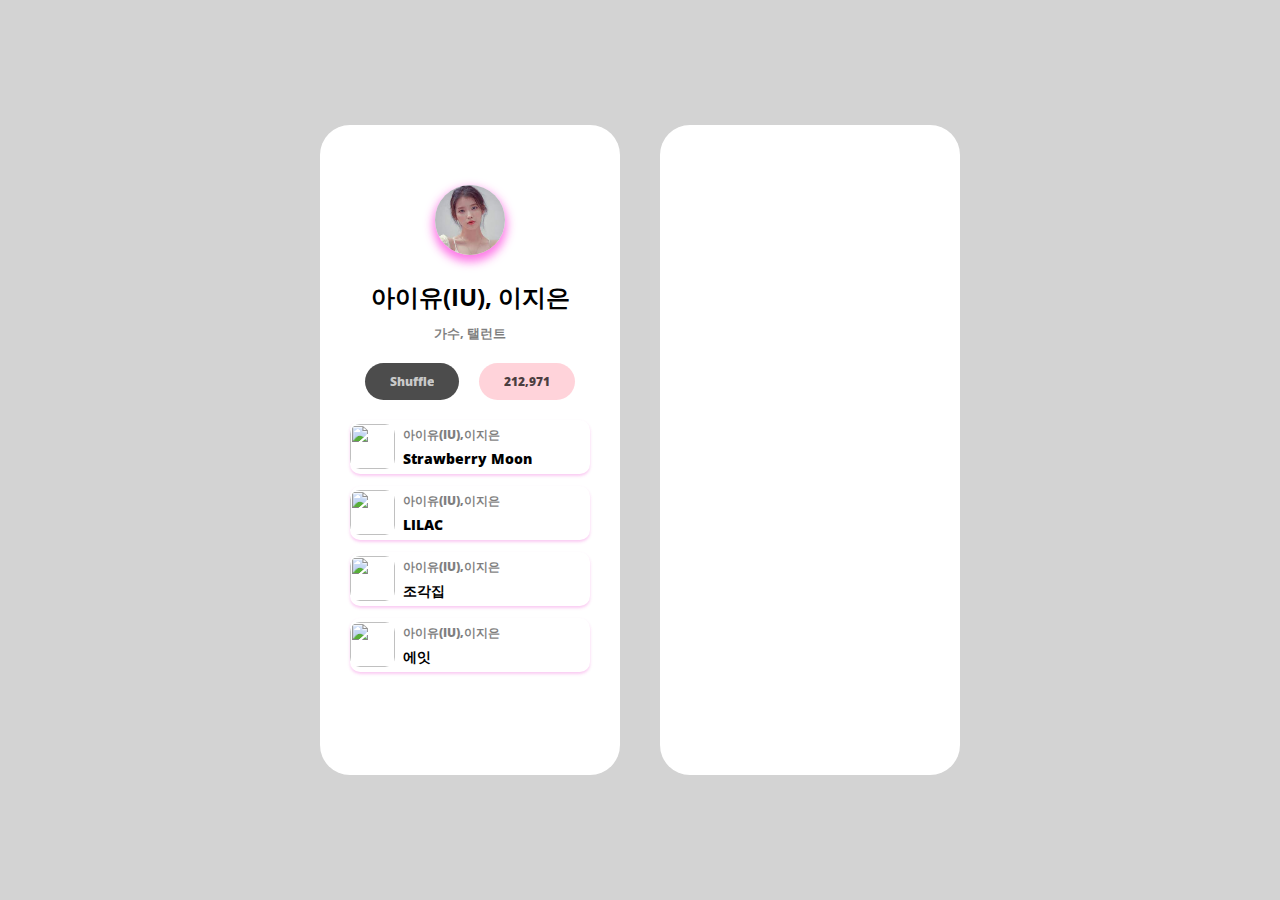
==== test.html @ 30d02368 "test" ====
<!DOCTYPE html>
<html>
  <head>
    <meta charset="utf-8" />
    <meta name="viewport" content="width=device-width" />
    <title>Challenge!</title>
    <link rel="stylesheet" href="style.css" />
  </head>
  <body>
    <section class="section__list">
      <div class="section__bar">
        <i class="fa-solid fa-arrow-left"></i>
        <i class="fa-solid fa-magnifying-glass"></i>
      </div>

      <header class="list__header">
        <div class="list__header__img">
          <img
            src="[data-uri]"
          />
        </div>
        <h2>아이유(IU), 이지은</h2>
        <h4>가수, 탤런트</h4>
        <div class="list__header__tag">
          <div class="list__header__tag__column"><span>Shuffle</span></div>
          <div class="list__header__tag__column">
            <i class="fa-solid fa-heart fa-lg"></i>
            <span>212,971</span>
          </div>
        </div>
      </header>

      <main class="list__main">
        <ul class="list__main__songs">
          <li class="list__main__song">
            <div class="list__main__song-img">
              <img
                src="https://search.pstatic.net/common?type=f&size=150x150&quality=100&direct=true&src=https%3A%2F%2Fmusicmeta-phinf.pstatic.net%2Falbum%2F006%2F520%2F6520837.jpg%3Ftype%3Dr204Fll%26v%3D20211018235916"
              />
            </div>
            <div class="list__main__song-title">
              <span class="name">아이유(IU),이지은</span>
              <span class="song-name">Strawberry Moon</span>
            </div>
            <div class="list__main__song-btn">
              <i class="fa-solid fa-ellipsis-vertical"></i>
            </div>
          </li>
          <li class="list__main__song">
            <div class="list__main__song-img">
              <img
                src="https://search.pstatic.net/common?type=f&size=150x150&quality=100&direct=true&src=https%3A%2F%2Fmusicmeta-phinf.pstatic.net%2Falbum%2F005%2F211%2F5211473.jpg%3Ftype%3Dr204Fll%26v%3D20220524142622"
              />
            </div>
            <div class="list__main__song-title">
              <span class="name">아이유(IU),이지은</span>
              <span class="song-name">LILAC</span>
            </div>
            <div class="list__main__song-btn">
              <i class="fa-solid fa-ellipsis-vertical"></i>
            </div>
          </li>
          <li class="list__main__song">
            <div class="list__main__song-img">
              <img
                src="https://search.pstatic.net/common?type=f&size=150x150&quality=100&direct=true&src=https%3A%2F%2Fmusicmeta-phinf.pstatic.net%2Falbum%2F006%2F810%2F6810656.jpg%3Ftype%3Dr204Fll%26v%3D20220410171916"
              />
            </div>
            <div class="list__main__song-title">
              <span class="name">아이유(IU),이지은</span>
              <span class="song-name">조각집</span>
            </div>
            <div class="list__main__song-btn">
              <i class="fa-solid fa-ellipsis-vertical"></i>
            </div>
          </li>
          <li class="list__main__song">
            <div class="list__main__song-img">
              <img
                src="https://search.pstatic.net/common?type=f&size=150x150&quality=100&direct=true&src=https%3A%2F%2Fmusicmeta-phinf.pstatic.net%2Falbum%2F004%2F550%2F4550593.jpg%3Ftype%3Dr204Fll%26v%3D20220514132018"
              />
            </div>
            <div class="list__main__song-title">
              <span class="name">아이유(IU),이지은</span>
              <span class="song-name">에잇</span>
            </div>
            <div class="list__main__song-btn">
              <i class="fa-solid fa-ellipsis-vertical"></i>
            </div>
          </li>
        </ul>
      </main>
    </section>

    <section class="section__play">
      <div class="section__bar">
        <i class="fa-solid fa-arrow-left"></i>
        <i class="fa-solid fa-ellipsis-vertical"></i>
      </div>
    </section>
  </body>
  <script
    src="https://kit.fontawesome.com/ca4a5a88ab.js"
    crossorigin="anonymous"
  ></script>
</html>
---- style.css ----
@import "component/section-bar.css";
@import url("https://fonts.googleapis.com/css2?family=Kanit:wght@400;500;700&family=Nunito:wght@400;800&family=Open+Sans:wght@400;600&display=swap");

* {
  box-sizing: border-box;
  margin: 0;
}

ul,
li {
  list-style: none;
  padding: 0;
  margin: 0;
}

input:focus {
  outline: none;
}

body {
  font-family: "Kanit", sans-serif;
  font-family: "Nunito", sans-serif;
  font-family: "Open Sans", sans-serif;
  display: flex;
  justify-content: center;
  align-items: center;
  height: 100vh;
  background-color: lightgray;
}

section {
  width: 300px;
  height: 650px;
  background-color: white;
  border-radius: 30px;
}

.section__list {
  margin-right: 20px;
}

.section__play {
  margin-left: 20px;
}

.list__header__img img {
  width: 70px;
  height: 70px;
  border-radius: 50%;
  box-shadow: 0px 5px 10px 2px rgba(253, 108, 229, 0.911);
  margin-bottom: 20px;
}

.list__header {
  display: flex;
  flex-direction: column;
  align-items: center;
}

.list__header h4 {
  font-size: 13px;
  opacity: 0.5;
  margin-top: 10px;
}

.list__header__tag {
  display: flex;
  justify-content: space-between;
  align-items: center;
  margin-top: 20px;
}

.list__header__tag__column {
  font-size: 12px;
  font-weight: 800;
  padding: 10px 25px;
  display: block;
}

.list__header__tag__column:first-child {
  background-color: rgb(0, 0, 0, 0.7);
  color: white;
  border-radius: 20px;
  margin-right: 10px;
}

.list__header__tag__column:last-child {
  background-color: rgb(255, 192, 203, 0.7);
  border-radius: 20px;
  margin-left: 10px;
}

.list__header__tag__column span {
  opacity: 0.7;
}

.list__main {
  padding: 0 30px;
  margin-top: 20px;
}

.list__main__songs {
  display: flex;
  flex-direction: column;
  align-items: center;
  justify-content: center;
}

.list__main__song {
  display: flex;
  justify-content: space-between;
  align-items: center;
  width: 100%;
  margin-bottom: 12px;
  box-shadow: 0px 2px 3px 0px rgba(250, 198, 241, 0.911);
  border-radius: 10px;
}

.list__main__song-img {
  width: 20%;
  margin-right: 6px;
}

.list__main__song-img img {
  width: 45px;
  height: 45px;
  border-radius: 10px;
  margin-top: 4px;
}

.list__main__song-title {
  width: 77%;
  display: flex;
  flex-direction: column;
}

.name {
  font-size: 12px;
  opacity: 0.5;
  font-weight: 800;
  margin-bottom: 5px;
}

.song-name {
  font-size: 14px;
  font-weight: 800;
}

.list__main__song-btn {
  width: 3%;
}

.list__main__song-btn i {
  opacity: 0.5;
}
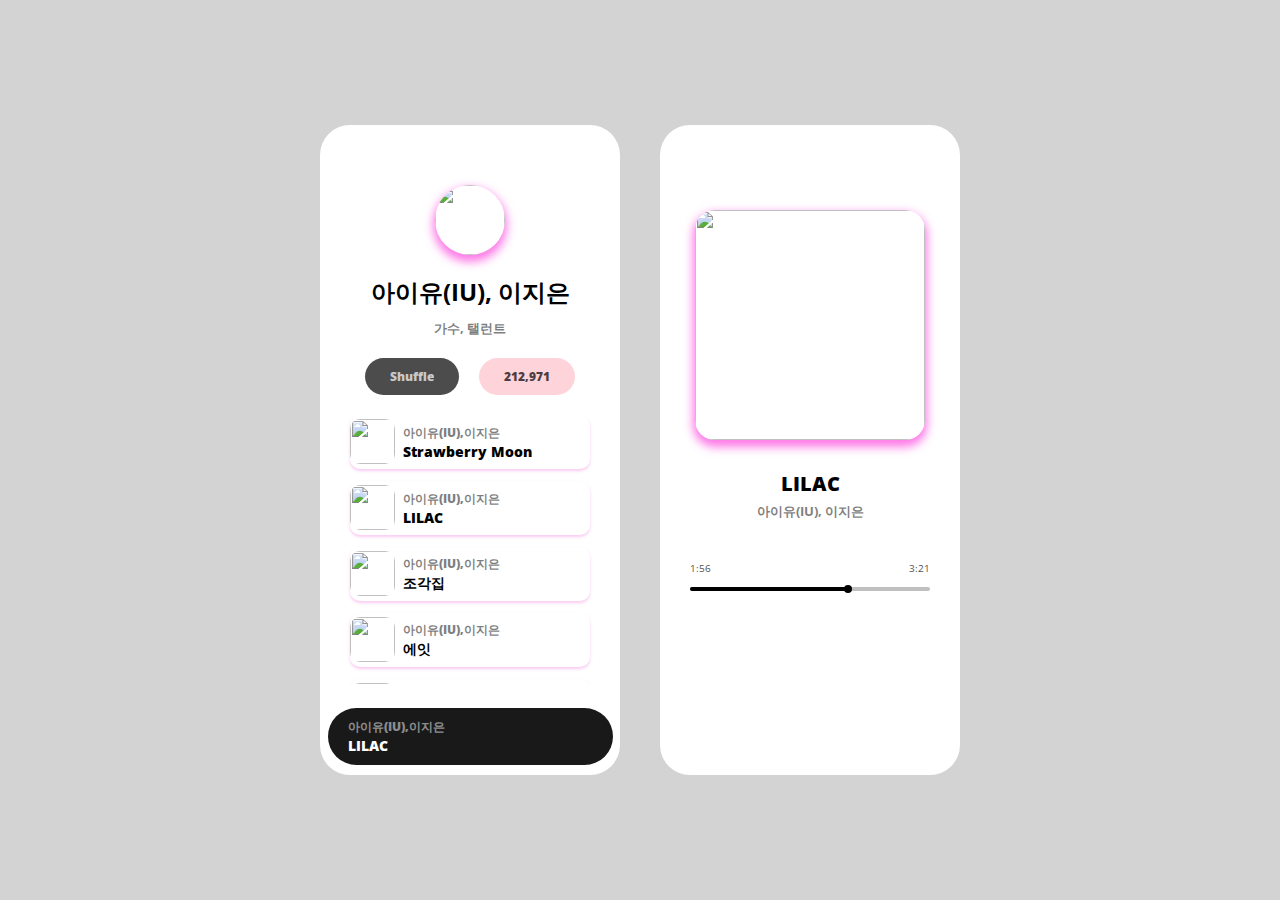
==== commit ba10ef02: "finished" ====
--- a/test.html
+++ b/test.html
@@ -16,7 +16,7 @@
       <header class="list__header">
         <div class="list__header__img">
           <img
-            src="[data-uri]"
+            src="https://search.pstatic.net/common?type=b&size=144&expire=1&refresh=true&quality=100&direct=true&src=http%3A%2F%2Fsstatic.naver.net%2Fpeople%2Fportrait%2F202206%2F20220608134249333.jpg"
           />
         </div>
         <h2>아이유(IU), 이지은</h2>
@@ -49,13 +49,17 @@
           <li class="list__main__song">
             <div class="list__main__song-img">
               <img
+                class="playing"
                 src="https://search.pstatic.net/common?type=f&size=150x150&quality=100&direct=true&src=https%3A%2F%2Fmusicmeta-phinf.pstatic.net%2Falbum%2F005%2F211%2F5211473.jpg%3Ftype%3Dr204Fll%26v%3D20220524142622"
               />
+              <i class="fa-solid fa-chart-simple fa-2x"></i>
             </div>
+
             <div class="list__main__song-title">
               <span class="name">아이유(IU),이지은</span>
               <span class="song-name">LILAC</span>
             </div>
+
             <div class="list__main__song-btn">
               <i class="fa-solid fa-ellipsis-vertical"></i>
             </div>
@@ -88,14 +92,79 @@
               <i class="fa-solid fa-ellipsis-vertical"></i>
             </div>
           </li>
+          <li class="list__main__song">
+            <div class="list__main__song-img">
+              <img
+                src="https://search.pstatic.net/common?type=f&size=150x150&quality=100&direct=true&src=https%3A%2F%2Fmusicmeta-phinf.pstatic.net%2Falbum%2F003%2F399%2F3399860.jpg%3Ftype%3Dr204Fll%26v%3D20220505211027"
+              />
+            </div>
+            <div class="list__main__song-title">
+              <span class="name">아이유(IU),이지은</span>
+              <span class="song-name">Love Poem</span>
+            </div>
+            <div class="list__main__song-btn">
+              <i class="fa-solid fa-ellipsis-vertical"></i>
+            </div>
+          </li>
         </ul>
       </main>
+      <div class="playbtn">
+        <div class="playbtn__title">
+          <span class="name">아이유(IU),이지은</span>
+          <span class="song-name">LILAC</span>
+        </div>
+        <div class="playbtn__btn">
+          <i class="fa-solid fa-backward-step"></i>
+          <i class="fa-solid fa-pause"></i>
+          <i class="fa-solid fa-forward-step"></i>
+        </div>
+      </div>
     </section>
-
+    <!-- second section -->
     <section class="section__play">
       <div class="section__bar">
         <i class="fa-solid fa-arrow-left"></i>
         <i class="fa-solid fa-ellipsis-vertical"></i>
+      </div>
+
+      <header class="play__header">
+        <div class="play__header__img">
+          <img
+            src="https://search.pstatic.net/common?type=f&size=150x150&quality=100&direct=true&src=https%3A%2F%2Fmusicmeta-phinf.pstatic.net%2Falbum%2F005%2F211%2F5211473.jpg%3Ftype%3Dr204Fll%26v%3D20220524142622"
+          />
+        </div>
+        <h4>LILAC</h4>
+        <h5>아이유(IU), 이지은</h5>
+      </header>
+
+      <div class="play__status">
+        <div class="play__status__time">
+          <span>1:56</span>
+          <span>3:21</span>
+        </div>
+        <div class="play__status__bar">
+          <div class="play__status__bar__cloumn"></div>
+          <div class="play__status__bar__cloumn"></div>
+          <div class="play__status__bar__cloumn"></div>
+        </div>
+      </div>
+
+      <div class="play__btn">
+        <div class="play__btn__cloumn">
+          <i class="fa-solid fa-repeat fa-lg"></i>
+        </div>
+        <div class="play__btn__cloumn">
+          <i class="fa-solid fa-backward-step fa-lg"></i>
+        </div>
+        <div class="play__btn__cloumn">
+          <i class="fa-solid fa-circle-play fa-4x"></i>
+        </div>
+        <div class="play__btn__cloumn">
+          <i class="fa-solid fa-forward-step fa-lg"></i>
+        </div>
+        <div class="play__btn__cloumn">
+          <i class="fa-solid fa-shuffle fa-lg"></i>
+        </div>
       </div>
     </section>
   </body>
--- a/style.css
+++ b/style.css
@@ -1,4 +1,3 @@
-@import "component/section-bar.css";
 @import url("https://fonts.googleapis.com/css2?family=Kanit:wght@400;500;700&family=Nunito:wght@400;800&family=Open+Sans:wght@400;600&display=swap");
 
 * {
@@ -33,6 +32,14 @@
   height: 650px;
   background-color: white;
   border-radius: 30px;
+  position: relative;
+}
+
+.section__bar {
+  display: flex;
+  justify-content: space-between;
+  padding: 30px;
+  font-weight: 800;
 }
 
 .section__list {
@@ -97,6 +104,12 @@
 .list__main {
   padding: 0 30px;
   margin-top: 20px;
+  height: 270px;
+  overflow-y: scroll;
+}
+
+.list__main::-webkit-scrollbar {
+  display: none;
 }
 
 .list__main__songs {
@@ -128,6 +141,19 @@
   margin-top: 4px;
 }
 
+.list__main__song-img,
+.playing {
+  position: relative;
+}
+
+.fa-chart-simple {
+  position: absolute;
+  top: 12px;
+  left: 7px;
+  color: white;
+  opacity: 0.9;
+}
+
 .list__main__song-title {
   width: 77%;
   display: flex;
@@ -138,7 +164,6 @@
   font-size: 12px;
   opacity: 0.5;
   font-weight: 800;
-  margin-bottom: 5px;
 }
 
 .song-name {
@@ -153,3 +178,128 @@
 .list__main__song-btn i {
   opacity: 0.5;
 }
+
+.playbtn {
+  padding: 10px 20px;
+  background-color: rgb(0, 0, 0, 0.9);
+  border-radius: 40px;
+  display: flex;
+  justify-content: space-between;
+  align-items: center;
+  position: absolute;
+  width: 95%;
+  bottom: 10px;
+  left: 7.5px;
+}
+
+.playbtn__title {
+  display: flex;
+  flex-direction: column;
+  color: white;
+}
+
+.playbtn__btn i {
+  color: white;
+  margin-left: 20px;
+}
+
+/* 두번째 section */
+
+.play__header {
+  margin-top: 25px;
+}
+
+.play__header__img img {
+  width: 230px;
+  height: 230px;
+  border-radius: 20px;
+  box-shadow: 0px 5px 10px 2px rgba(253, 108, 229, 0.911);
+  margin-bottom: 30px;
+}
+
+.play__header {
+  display: flex;
+  flex-direction: column;
+  align-items: center;
+}
+
+.play__header h4 {
+  font-size: 20px;
+  font-weight: 800;
+}
+
+.play__header h5 {
+  font-size: 13px;
+  opacity: 0.5;
+  margin-top: 5px;
+}
+
+.play__status {
+  margin-top: 40px;
+  display: flex;
+  flex-direction: column;
+  padding: 0 30px;
+}
+
+.play__status__time {
+  display: flex;
+  justify-content: space-between;
+  font-size: 10px;
+  opacity: 0.7;
+}
+
+.play__status__bar {
+  position: relative;
+}
+
+.play__status__bar__cloumn:first-child {
+  padding: 2px;
+  border-radius: 70px;
+  background-color: rgb(128, 128, 128, 0.5);
+  margin-top: 12px;
+  width: 100%;
+  position: absolute;
+  top: 0;
+}
+
+.play__status__bar__cloumn:nth-child(2) {
+  padding: 2px;
+  border-radius: 50px;
+  background-color: black;
+  margin-top: 12px;
+  width: 65%;
+  position: absolute;
+  top: 0;
+}
+
+.play__status__bar__cloumn:last-child {
+  padding: 2px;
+  width: 8px;
+  height: 8px;
+  border-radius: 50%;
+  background-color: black;
+  position: absolute;
+  top: 10px;
+  left: 64%;
+}
+
+.play__btn {
+  margin-top: 70px;
+  padding: 0 30px;
+  display: flex;
+  justify-content: space-between;
+  align-items: center;
+}
+
+.play__btn__cloumn:first-child {
+  opacity: 0.3;
+}
+
+.play__btn__cloumn:last-child {
+  opacity: 0.3;
+}
+
+.play__btn__cloumn:nth-child(3) {
+  box-shadow: 0px 0px 15px 0px rgba(0, 0, 0, 0.8);
+  border-radius: 50%;
+}
